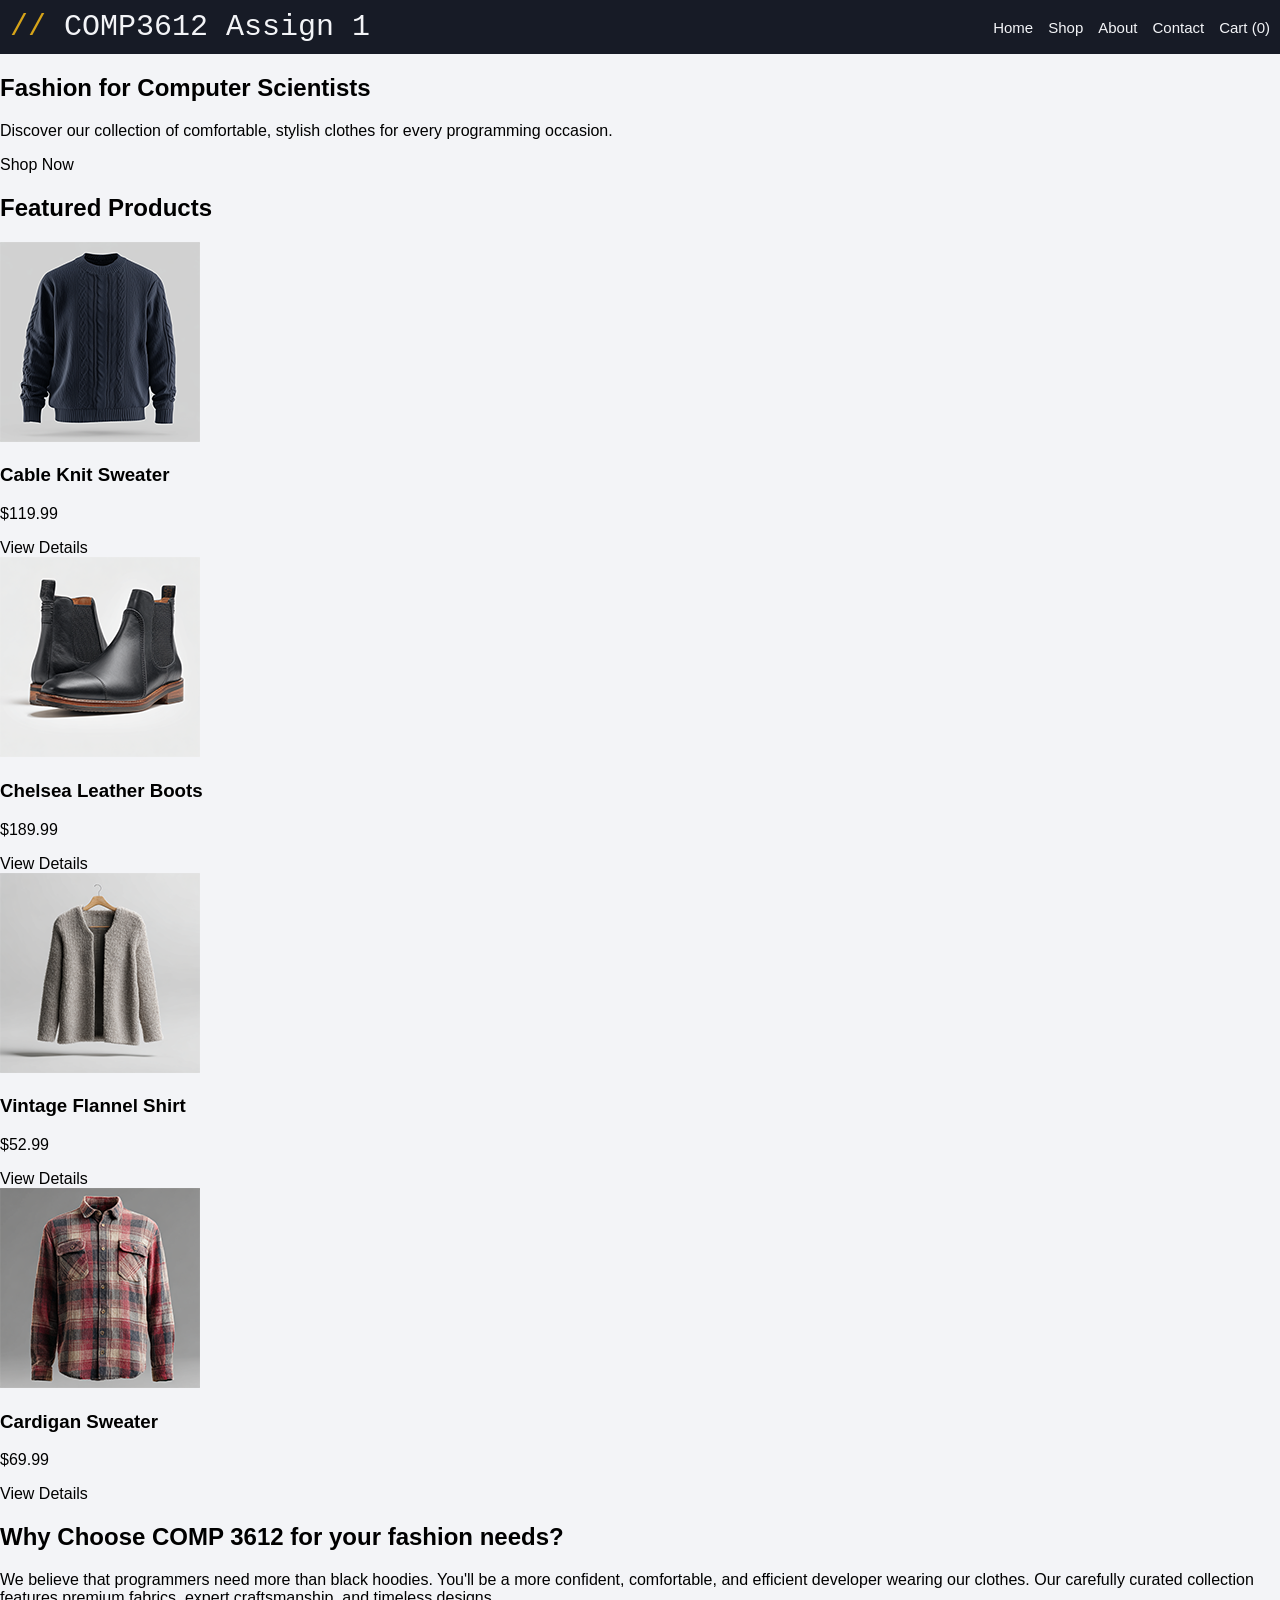
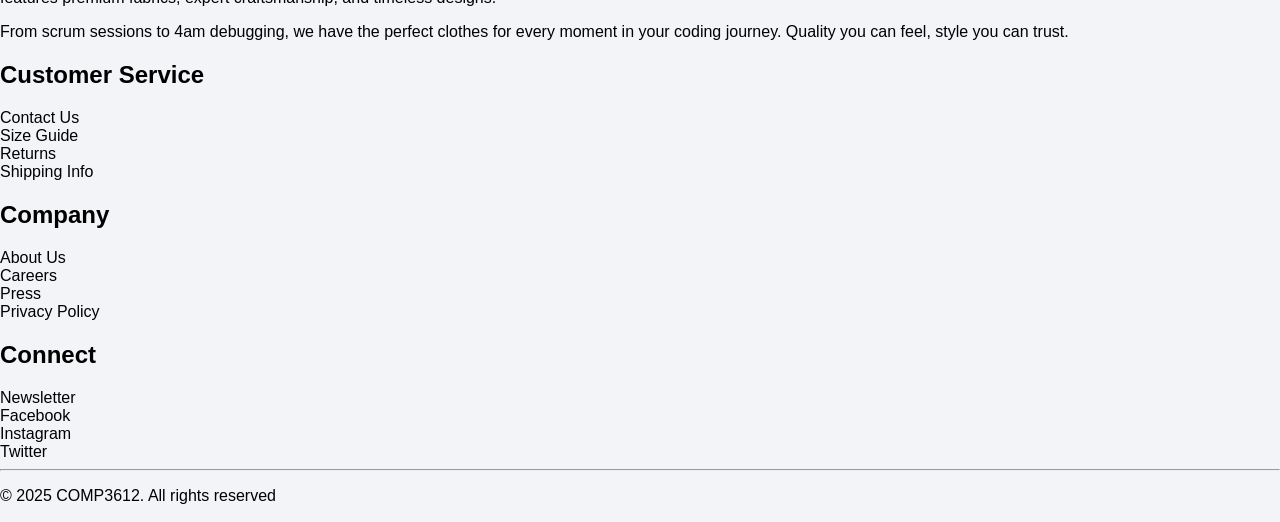
==== index.html @ 51a27efc "Move files to top level" ====
<!DOCTYPE html>
<html lang="en">
<head>
    <title>COMP3612 Assign 1</title>
    <link rel="stylesheet" href="styles.css">
    <meta charset="UTF-8">    
    <meta name="viewport" content="width=device-width, initial-scale=1.0">

</head>
<body>

    <header>   
        <div>
        <a class="logo" href="index.html">
            <span class="logo-slash">//</span> 
            COMP3612 Assign 1</a>
        </a>
        </div>
        <nav>
        <ul>
            <li><a href="index.html">Home</a></li>
            <li><a href="#">Shop</a></li>
            <li><a href="about.html">About</a></li>
            <li><a href="#">Contact</a></li>
            <li><a href="#">Cart (0)</a></li>

        </ul>
        </nav>
    </header>

    <main>
        <section class="hero">
            <h1>Fashion for Computer Scientists</h1>
            <p>Discover our collection of comfortable, stylish clothes for every programming occasion.</p>
            <a href="#" class="btn">Shop Now</a>
        </section>
            <section class="featured-products">
                <h2>Featured Products</h2>
                <div class="cards">
                    <article class="card">
                        <img src="images/003-small-front.png" alt="Cable Knit Sweater">
                        <h3>Cable Knit Sweater</h3>
                        <p class="price">$119.99</p>
                        <a href="product.html" class="btn">View Details</a>
                    </article>
        
                    <article class="card">
                        <img src="images/008-small-front.png" alt="Chelsea Leather Boots">
                        <h3>Chelsea Leather Boots</h3>
                        <p class="price">$189.99</p>
                        <a href="product.html" class="btn">View Details</a>
                    </article>

                    <article class="card">
                        <img src="images/009-small-front.png" alt="Vintage Flannel Shirt">
                        <h3>Vintage Flannel Shirt</h3>
                        <p class="price">$52.99</p>
                        <a href="#" class="btn">View Details</a>
                    </article>

                    <article class="card">
                        <img src="images/011-small-front.png" alt="Cardigan Sweater">
                        <h3>Cardigan Sweater</h3>
                        <p class="price">$69.99</p>
                        <a href="#" class="btn">View Details</a>
                    </article>
        
                </div>
                
            </section>

        <section class="why-choose">
            <h2>Why Choose COMP 3612 for your fashion needs?</h2>
            <p>We believe that programmers need more than black hoodies. You'll be a more confident, comfortable, and efficient developer wearing our clothes. Our carefully curated collection features premium fabrics, expert craftsmanship, and timeless designs.</p>
            <p>From scrum sessions to 4am debugging, we have the perfect clothes for every moment in your coding journey. Quality you can feel, style you can trust.</p>
        </section>

    </main>
    <footer>
        <div class="grid-container">
            <div class="grid-box">
                <h2>Customer Service</h2>
                <ul>
                    <li><a href="#">Contact Us</a></li>
                    <li><a href="#">Size Guide</a></li>
                    <li><a href="#">Returns</a></li>
                    <li><a href="#">Shipping Info</a></li>
                </ul>
            </div>

            <div class="grid-box">
                <h2>Company</h2>
                <ul>
                    <li><a href="#">About Us</a></li>
                    <li><a href="#">Careers</a></li>
                    <li><a href="#">Press</a></li>
                    <li><a href="#">Privacy Policy</a></li>
                </ul>
            </div>

            <div class="grid-box">
                <h2>Connect</h2>
                <ul>
                    <li><a href="#">Newsletter</a></li>
                    <li><a href="#">Facebook</a></li>
                    <li><a href="#">Instagram</a></li>
                    <li><a href="#">Twitter</a></li>
                </ul>
            </div>
            
        </div>
            <hr>
            <p>&copy; 2025 COMP3612. All rights reserved</p>

    </footer>
</body>

</html>
---- styles.css ----
* {
    box-sizing: border-box;
}

a{
    text-decoration: none;
    color: inherit; 
}
body {
    margin: 0;
    font-family: Arial, sans-serif;
    background-color: #f3f4f7;
}

ul {
    list-style-type: none;
    padding: 0;
    margin: 0; 
}

header{

    background-color:#171b26 ;
    color: #f3f4f7;
    display: flex;
    justify-content: space-between ;
    align-items: center;
    padding: 10px;
    
}

header ul{
    display: flex; 
    gap: 15px;
    font-size: 15px;
}
header ul:hover{
    
}

.logo{
    font-size: 30px;
    font-family: monospace;
}
.logo-slash{
    color:#d6a419;
}
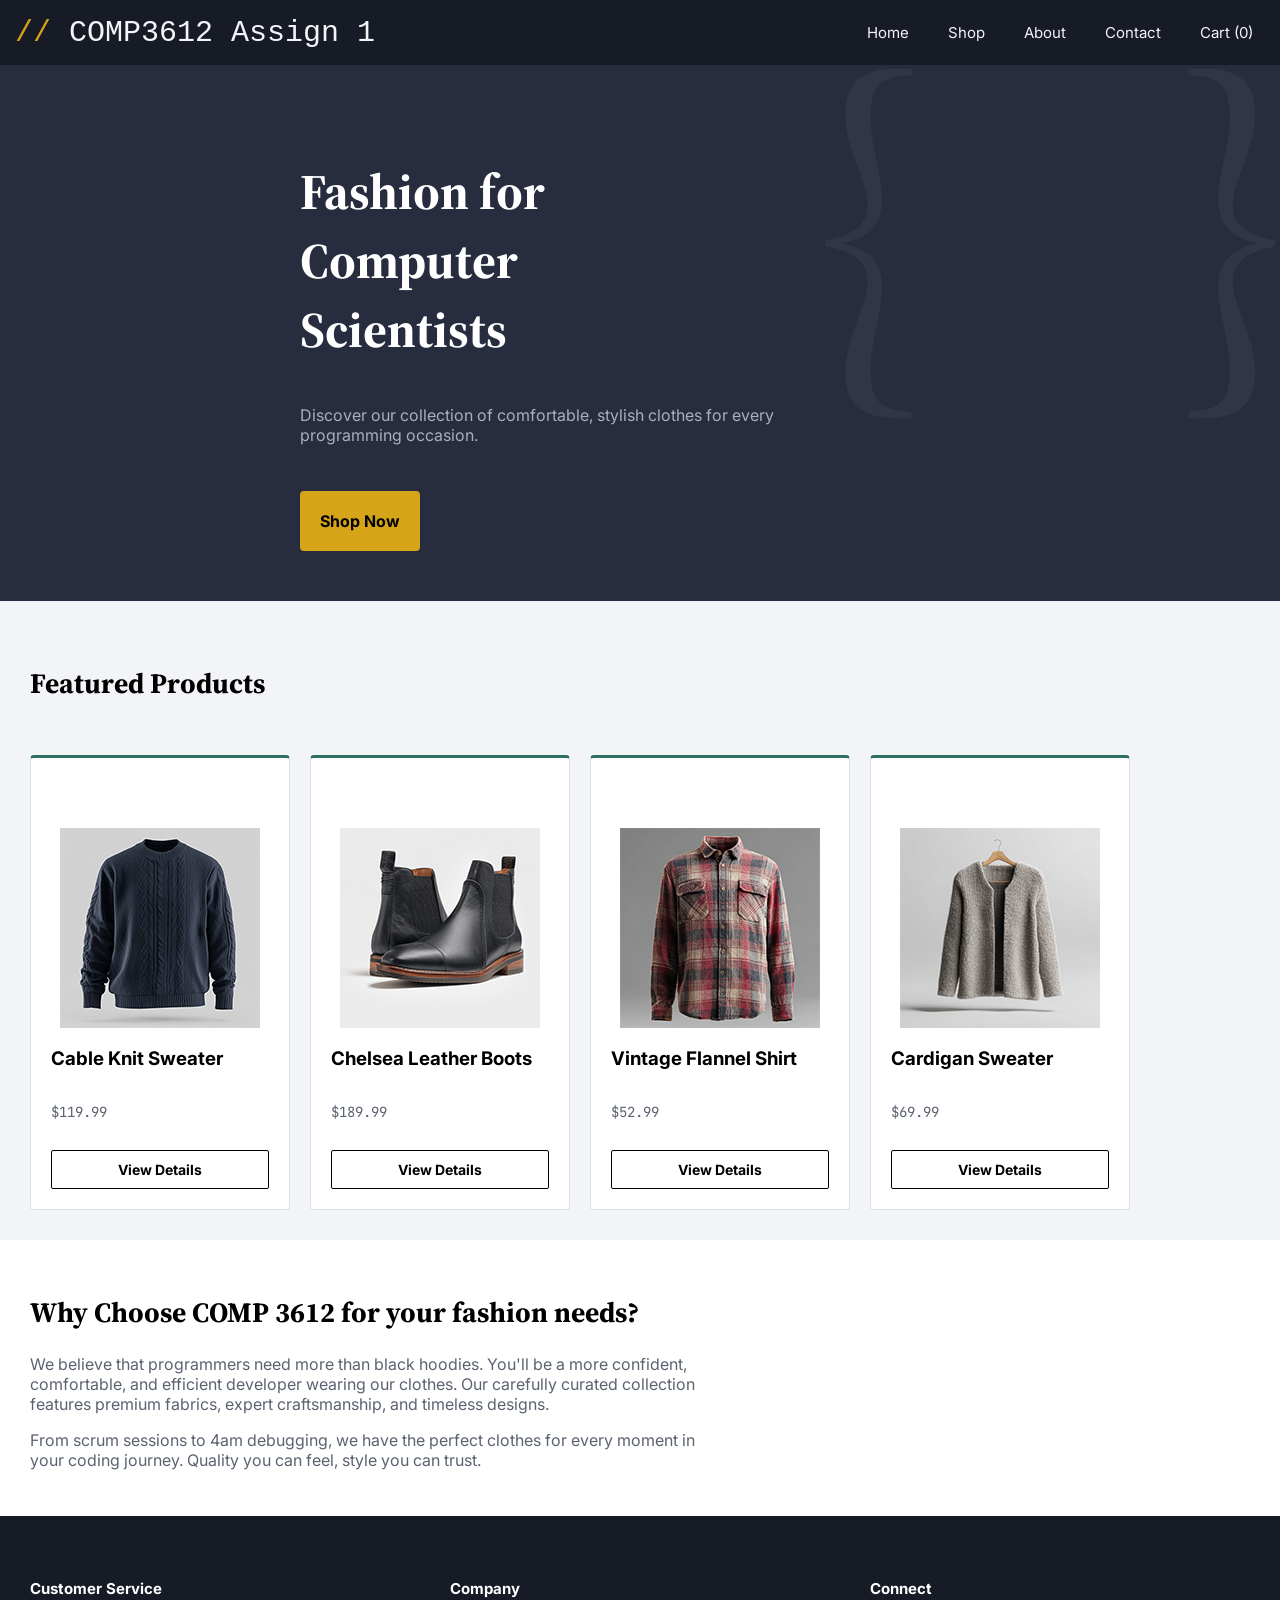
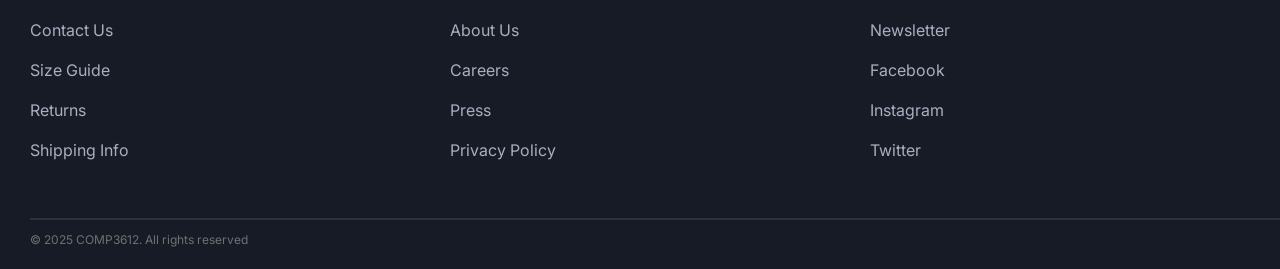
==== commit 2a4ff604: "index page done" ====
--- a/index.html
+++ b/index.html
@@ -1,6 +1,9 @@
 <!DOCTYPE html>
 <html lang="en">
 <head>
+<link rel="preconnect" href="https://fonts.googleapis.com">
+<link rel="preconnect" href="https://fonts.gstatic.com" crossorigin>
+<link href="https://fonts.googleapis.com/css2?family=Inter:wght@400;700&family=JetBrains+Mono&family=Source+Serif+4:wght@400;600&display=swap" rel="stylesheet">
     <title>COMP3612 Assign 1</title>
     <link rel="stylesheet" href="styles.css">
     <meta charset="UTF-8">    
@@ -13,11 +16,11 @@
         <div>
         <a class="logo" href="index.html">
             <span class="logo-slash">//</span> 
-            COMP3612 Assign 1</a>
+            COMP3612 Assign 1
         </a>
         </div>
         <nav>
-        <ul>
+        <ul class="nav-bar">
             <li><a href="index.html">Home</a></li>
             <li><a href="#">Shop</a></li>
             <li><a href="about.html">About</a></li>
@@ -30,10 +33,14 @@
 
     <main>
         <section class="hero">
+            <span class="brace brace-left" >{</span>
+            <span class="brace brace-right">}</span>
             <h1>Fashion for Computer Scientists</h1>
             <p>Discover our collection of comfortable, stylish clothes for every programming occasion.</p>
             <a href="#" class="btn">Shop Now</a>
         </section>
+
+
             <section class="featured-products">
                 <h2>Featured Products</h2>
                 <div class="cards">
@@ -46,20 +53,21 @@
         
                     <article class="card">
                         <img src="images/008-small-front.png" alt="Chelsea Leather Boots">
-                        <h3>Chelsea Leather Boots</h3>
-                        <p class="price">$189.99</p>
-                        <a href="product.html" class="btn">View Details</a>
+                            <h3>Chelsea Leather Boots</h3>
+                            <p class="price">$189.99</p>
+                            <a href="product.html" class="btn">View Details</a>
+
                     </article>
 
                     <article class="card">
-                        <img src="images/009-small-front.png" alt="Vintage Flannel Shirt">
+                        <img src="images/011-small-front.png" alt="Vintage Flannel Shirt">
                         <h3>Vintage Flannel Shirt</h3>
                         <p class="price">$52.99</p>
                         <a href="#" class="btn">View Details</a>
                     </article>
 
                     <article class="card">
-                        <img src="images/011-small-front.png" alt="Cardigan Sweater">
+                        <img src="images/009-small-front.png" alt="Cardigan Sweater">
                         <h3>Cardigan Sweater</h3>
                         <p class="price">$69.99</p>
                         <a href="#" class="btn">View Details</a>
--- a/styles.css
+++ b/styles.css
@@ -1,3 +1,6 @@
+
+/*Google fonts for some fonts**/
+
 * {
     box-sizing: border-box;
 }
@@ -8,8 +11,7 @@
 }
 body {
     margin: 0;
-    font-family: Arial, sans-serif;
-    background-color: #f3f4f7;
+    font-family: "Inter", Arial, sans-serif;
 }
 
 ul {
@@ -17,6 +19,7 @@
     padding: 0;
     margin: 0; 
 }
+/*--------header----------------*/
 
 header{
 
@@ -25,7 +28,7 @@
     display: flex;
     justify-content: space-between ;
     align-items: center;
-    padding: 10px;
+    padding: 15px;
     
 }
 
@@ -34,14 +37,225 @@
     gap: 15px;
     font-size: 15px;
 }
-header ul:hover{
-    
-}
-
+header ul a {
+    display: inline-block;
+    padding: 8px 12px;
+    border-radius: 4px;
+}
+
+header ul a:hover {
+    color: #d6a419;
+    background-color: #34495e;
+
+}
+
+header ul a.current {
+    background-color: #34495e;
+}
 .logo{
     font-size: 30px;
     font-family: monospace;
 }
 .logo-slash{
     color:#d6a419;
+}
+
+/*--------header----------------*/
+
+/*--------hero--------------*/
+
+.hero{
+        position: relative; /*need these two or the braces will block the home card button*/
+    overflow: hidden;
+    background-color:#272d3f ;
+    padding:50px;
+    padding-left: 300px;
+
+}
+
+.hero .brace {
+    font-family: "Source Serif 4", Georgia, serif;
+    position: absolute;
+    top: -50px;
+    font-size: 400px;
+    line-height: 1;
+    color: #303647;
+}
+
+.brace-left {
+    right: 350px;
+}
+
+.brace-right {
+    right: -20px;
+}
+
+
+.hero h1 {
+    color: white;
+    font-family: "Source Serif 4", Georgia;
+    font-size: 50px;
+    max-width: 400px;
+}
+
+
+.hero p {
+    color: #a9aec0;
+    max-width: 500px;
+}
+.hero .btn{
+    background-color: #d6a419;
+    color:black;
+    padding: 20px;
+    margin-top:30px;
+    border-radius: 4px;
+    display: inline-block; /*needed addition resources for this, padding was not working */
+    font-weight:bold;
+}
+/*--------------hero----------*/
+
+
+
+.featured-products {
+    background-color: #f3f4f7;
+    padding: 30px;
+}
+.featured-products h2{
+    font-family: "Source Serif 4", Georgia;
+    font-size: 28px;
+    font-weight:bold;
+    padding-bottom: 30px;
+    padding-top: 10px;
+
+}
+.cards {
+    display: grid;
+    grid-template-columns: 1fr 1fr 1fr 1fr;  /*https://www.w3schools.com/cssref/pr_grid-template-columns.php*/
+    gap: 20px;
+    max-width: 1100px;
+}
+
+
+/*cards*/
+
+.card {
+    background-color: #ffffff;
+
+    border: 1px solid #dcdfe6;
+    padding: 20px;
+    border-top: 3px solid #2f6f63;
+    border-radius: 4px;
+    min-height: 400px;
+    display: flex;
+    flex-direction: column; /* https://developer.mozilla.org/en-US/docs/Web/CSS/Reference/Properties/flex-direction*/
+}                           /*needed to make the cards longer*/
+
+.card:hover{
+    border: 1px solid black;
+    border-top: 3px solid #d6a419;
+
+}
+.card img {
+    background-color:#f3f4f7;
+    display: block;
+    max-width: 100%;
+    margin: 0 auto;
+    margin-top: 50px;
+}
+
+
+.card .price {
+    font-family: "JetBrains Mono", monospace;
+    font-size: 14px;
+    color: #5b6270;
+    
+}
+
+.card .btn{
+    color:black;
+    padding: 10px;
+    border: 1px solid black;
+    display: block;
+    text-align: center;
+    font-weight: bold;
+    font-size: 14px;
+    background-color: #ffffff;
+    border-radius: 2px;
+    padding: 10px;
+    margin-top: 15px;
+
+}
+
+.card .btn:hover{
+    background-color: black;
+    color:white;
+}
+
+/*cards*/
+
+/*why choose*/
+.why-choose{
+    background-color: white;
+    padding: 30px;
+
+}
+
+.why-choose h2{
+    font-family: "Source Serif 4", Georgia, serif;
+    font-size: 28px;
+    color: black;
+}
+
+.why-choose p{
+    color: #5b6270;
+    max-width: 700px;
+    
+}
+
+/*footer*/
+
+
+footer{
+
+    background-color: #171b26;
+    padding-left:30px;
+    padding-top: 50px;
+    padding-bottom: 10px;
+
+}
+
+footer .grid-container{
+    display: grid;
+    grid-template-columns:  1fr 1fr 1fr;
+    gap: 10px;
+
+}
+
+footer .grid-box{
+    padding-bottom: 30px;
+}
+
+footer h2{
+    color: white;
+    font-family: "Inter", Arial, sans-serif;
+    font-weight:bold;
+    font-size:15px;
+    padding-bottom: 10px;
+
+}
+footer ul{
+    color: #a9aec0;
+}
+
+footer .grid-box li{
+    padding-bottom: 20px;
+}
+
+footer hr{
+    border: 1px solid #2a3040;
+}
+
+footer p{
+    color:rgb(112, 112, 112);
+    font-size:12px;
 }
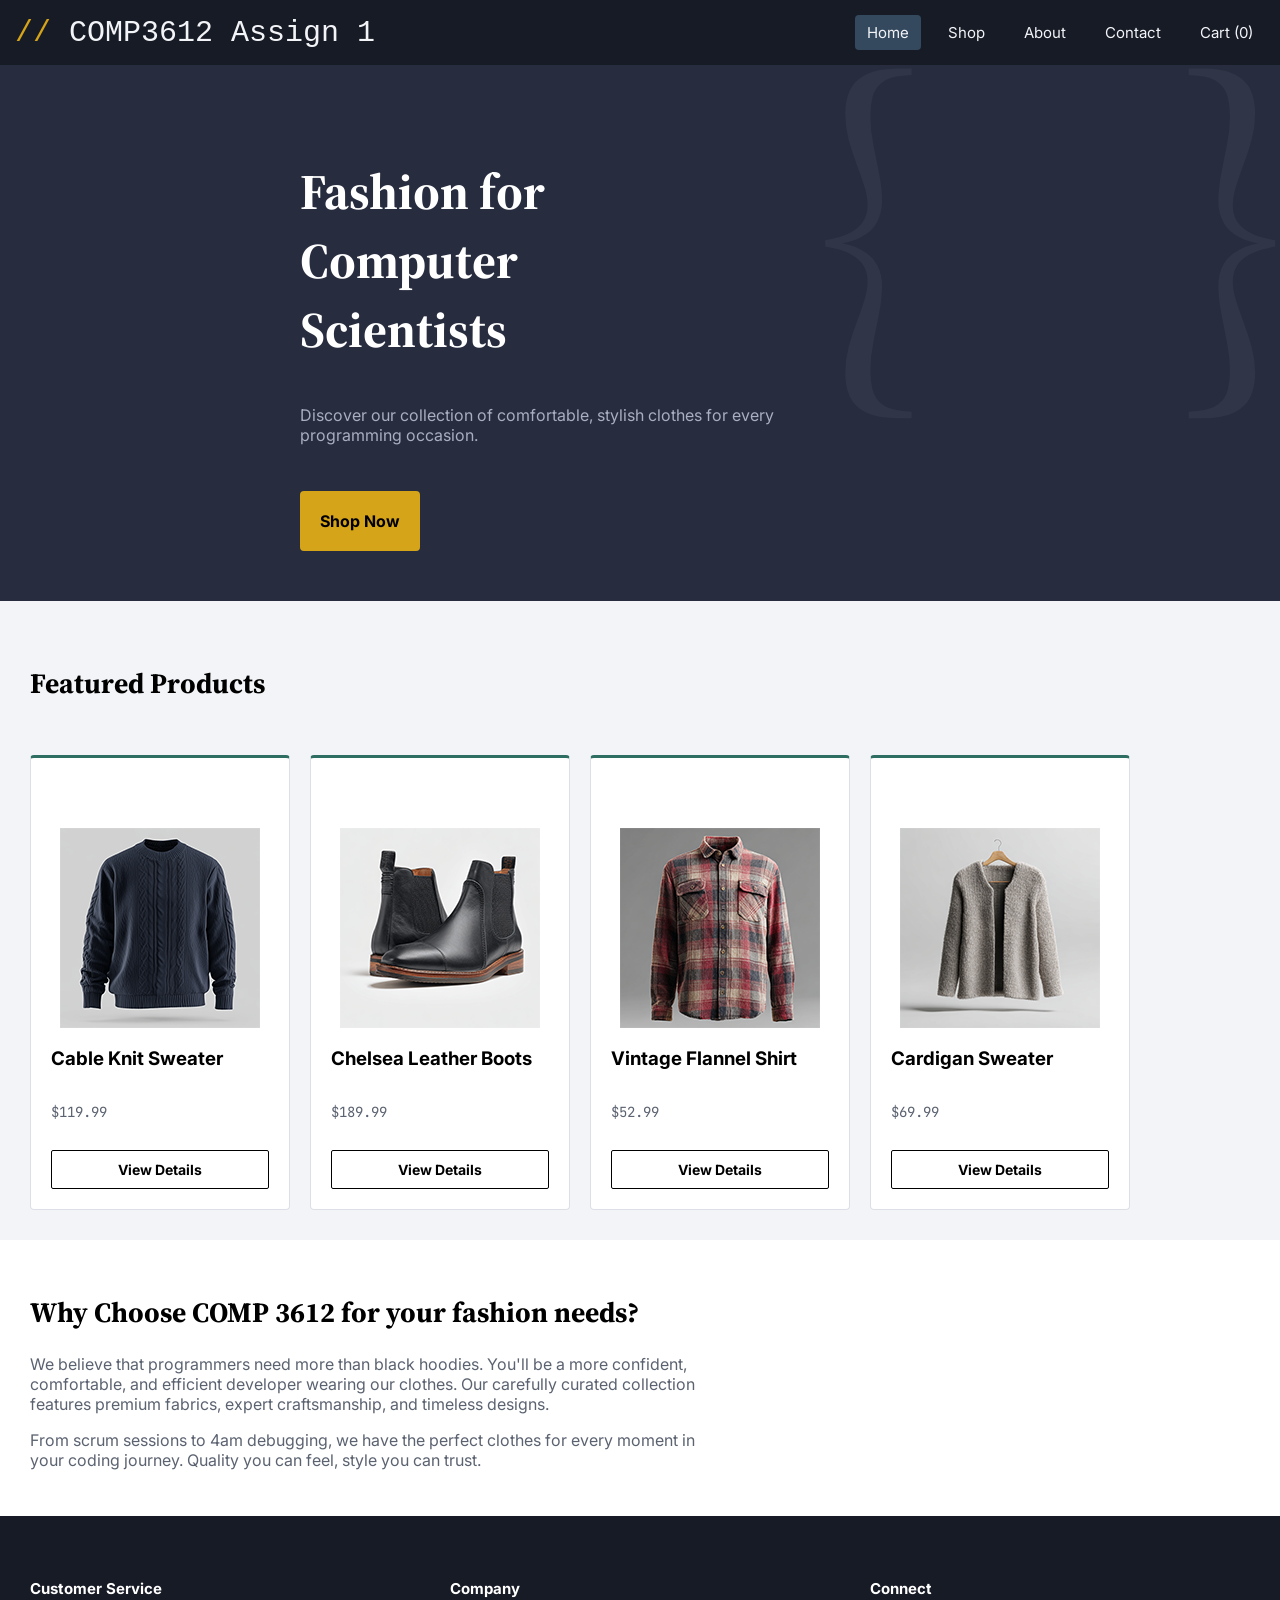
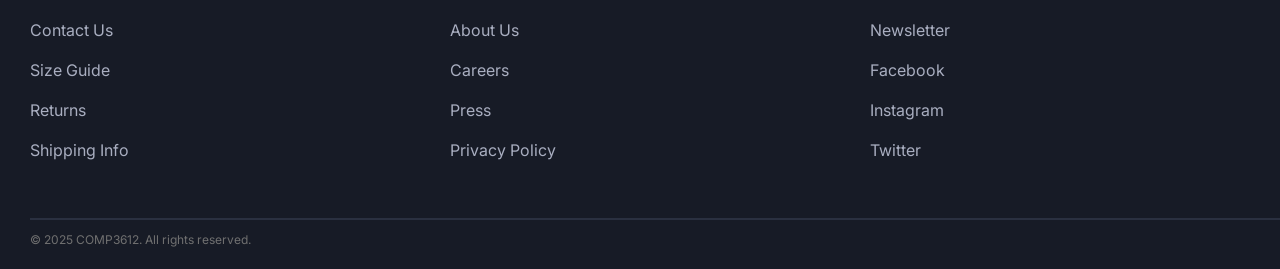
==== commit a6f86c50: "mostly done about page" ====
--- a/index.html
+++ b/index.html
@@ -21,9 +21,9 @@
         </div>
         <nav>
         <ul class="nav-bar">
-            <li><a href="index.html">Home</a></li>
+            <li><a href="index.html" class="current" aria-current="page">Home</a></li> <!--spend some time getting the aria current page to work to highlight where you are https://developer.mozilla.org/en-US/docs/Web/Accessibility/ARIA/Reference/Attributes/aria-current -->
             <li><a href="#">Shop</a></li>
-            <li><a href="about.html">About</a></li>
+            <li><a href="about.html" aria-current="page">About</a></li>
             <li><a href="#">Contact</a></li>
             <li><a href="#">Cart (0)</a></li>
 
@@ -118,7 +118,7 @@
             
         </div>
             <hr>
-            <p>&copy; 2025 COMP3612. All rights reserved</p>
+            <p>&copy; 2025 COMP3612. All rights reserved.</p>
 
     </footer>
 </body>
--- a/styles.css
+++ b/styles.css
@@ -258,4 +258,234 @@
 footer p{
     color:rgb(112, 112, 112);
     font-size:12px;
+}
+
+
+
+
+
+
+/*--------about page--------*/
+
+.banner {
+    background-color: #272d3f;
+    padding-left:300px;
+    padding-top:50px;
+    padding-bottom:50px;
+
+}
+.banner h1 {
+    color: white;
+    font-family: Georgia, serif;
+    font-size: 36px;
+    margin-bottom:10px;
+    font-weight: 500;
+}
+.banner p {
+    color: #a9aec0;
+    font-size:15px;
+}
+
+/*story*/
+.our-story {
+    background-color: #f3f4f7;
+    padding-top: 40px;
+    padding-right: 30px;
+    padding-bottom: 40px;
+    padding-left: 100px;
+    display: grid;
+    grid-template-columns: 1fr 1fr;
+    gap: 30px;
+    align-items: center;
+}
+.our-story h2 {
+    font-family: "Source Serif 4", Georgia, serif;
+    font-size: 24px;
+}
+.our-story p {
+    color: #5b6270;
+    font-family: "Inter", Arial, sans-serif;
+}
+
+
+
+
+
+/*values*/
+.values {
+    background-color: #ffffff;
+    padding-top: 40px;
+    padding-right: 30px;
+    padding-bottom: 40px;
+    padding-left: 100px;
+
+}
+.values h2 {
+    font-family: "Source Serif 4", Georgia, serif;
+    font-size: 24px;
+    text-align: center;
+    margin-bottom: 50px;
+
+}
+.values-grid {
+    display: grid;
+    grid-template-columns: 1fr 1fr 1fr;
+    gap: 30px;
+
+}
+.our-value {
+    background-color: #f3f4f7;
+    border: 1px solid #dcdfe6;
+    border-radius: 4px;
+    padding: 20px;
+}
+.our-value h3 {
+    font-family: "Source Serif 4", Georgia, serif;
+    font-size: 16px;
+}
+.our-value p {
+    color: #5b6270;
+    font-size: 14px;
+}
+.value-icon {
+    display: flex;
+    justify-content: center;
+    align-items: center;
+    width: 28px;
+    height: 28px;
+    background-color: black;
+    font-family: "JetBrains Mono", monospace;
+    font-size: 13px;
+    font-weight: bold;
+}
+.q .value-icon {
+    color: #d6a419; 
+}
+.s .value-icon {
+    color: #2f6f63; 
+    }
+.i .value-icon { 
+    color: #ffffff; 
+}
+
+
+
+
+
+/*team*/
+.our-team {
+    background-color: #f3f4f7;
+    padding-left:100px;
+    padding-top: 30px;
+}
+.our-team h2 {
+    font-family: "Source Serif 4", Georgia, serif;
+    font-size: 24px;
+}
+.our-team p {
+    color: #5b6270;
+    max-width: 500px;
+    padding-bottom: 30px;
+}
+.team-grid {
+    display: grid;
+    grid-template-columns: 1fr 1fr 1fr;
+    gap: 20px;
+}
+.team-member img {
+    display: block;
+    max-width: 360px;
+    aspect-ratio: 1; /*https://www.w3schools.com/css/css3_object-fit.asp*/
+    object-fit: cover;
+    border: 1px solid #dcdfe6;
+}
+.team-member h3 {
+    font-family: "Source Serif 4", Georgia, serif;
+    font-size: 15px;
+}
+.team-member .role {
+    font-family: "JetBrains Mono", monospace;
+    font-size: 12px;
+    color: #d6a419;
+    font-weight: 1000;
+
+}
+.team-member p {
+    color: #5b6270;
+    font-size: 13px;
+}
+
+
+/*journey----------------------------------------------------------------------------*/
+.our-journey {
+    background-color: #ffffff;
+    padding-top: 50px;
+}
+.our-journey h2 {
+    font-family: "Source Serif 4", Georgia, serif;
+    font-size: 24px;
+    text-align: center;
+}
+.our-journey ol {
+    list-style: none;
+    max-width: 400px;
+    margin: 0 auto;
+    padding-left: 20px;
+    border-left: 2px solid #dcdfe6;
+}
+.our-journey li {
+    position: relative;
+    margin-bottom: 25px;
+}
+.our-journey li::before {
+    content: "";
+    position: absolute;
+    left: -27px;
+    top: 4px;
+    width: 10px;
+    height: 10px;
+    border-radius: 50%;
+    background-color: #d6a419;
+}
+.our-journey p {
+    font-size: 13px;
+    margin: 0;
+}
+.our-journey .period {
+    font-family: "JetBrains Mono", monospace;
+    font-size: 11px;
+    color: #2f6f63;
+}
+
+/*contact*/
+.contact {
+    background-color: #f3f4f7;
+    padding: 40px 30px;
+}
+.contact h2 {
+    font-family: "Source Serif 4", Georgia, serif;
+    font-size: 24px;
+    margin: 0 0 20px;
+}
+.contact-boxes {
+    display: flex;
+    gap: 20px;
+}
+.contact-box {
+    background-color: #ffffff;
+    border: 1px solid #dcdfe6;
+    border-radius: 4px;
+    padding: 20px;
+}
+.contact-box h3 {
+    font-size: 14px;
+    margin: 0 0 10px;
+}
+.contact-box address {
+    font-style: normal;
+    color: #5b6270;
+    font-size: 13px;
+}
+.contact-box p {
+    margin: 0;
 }
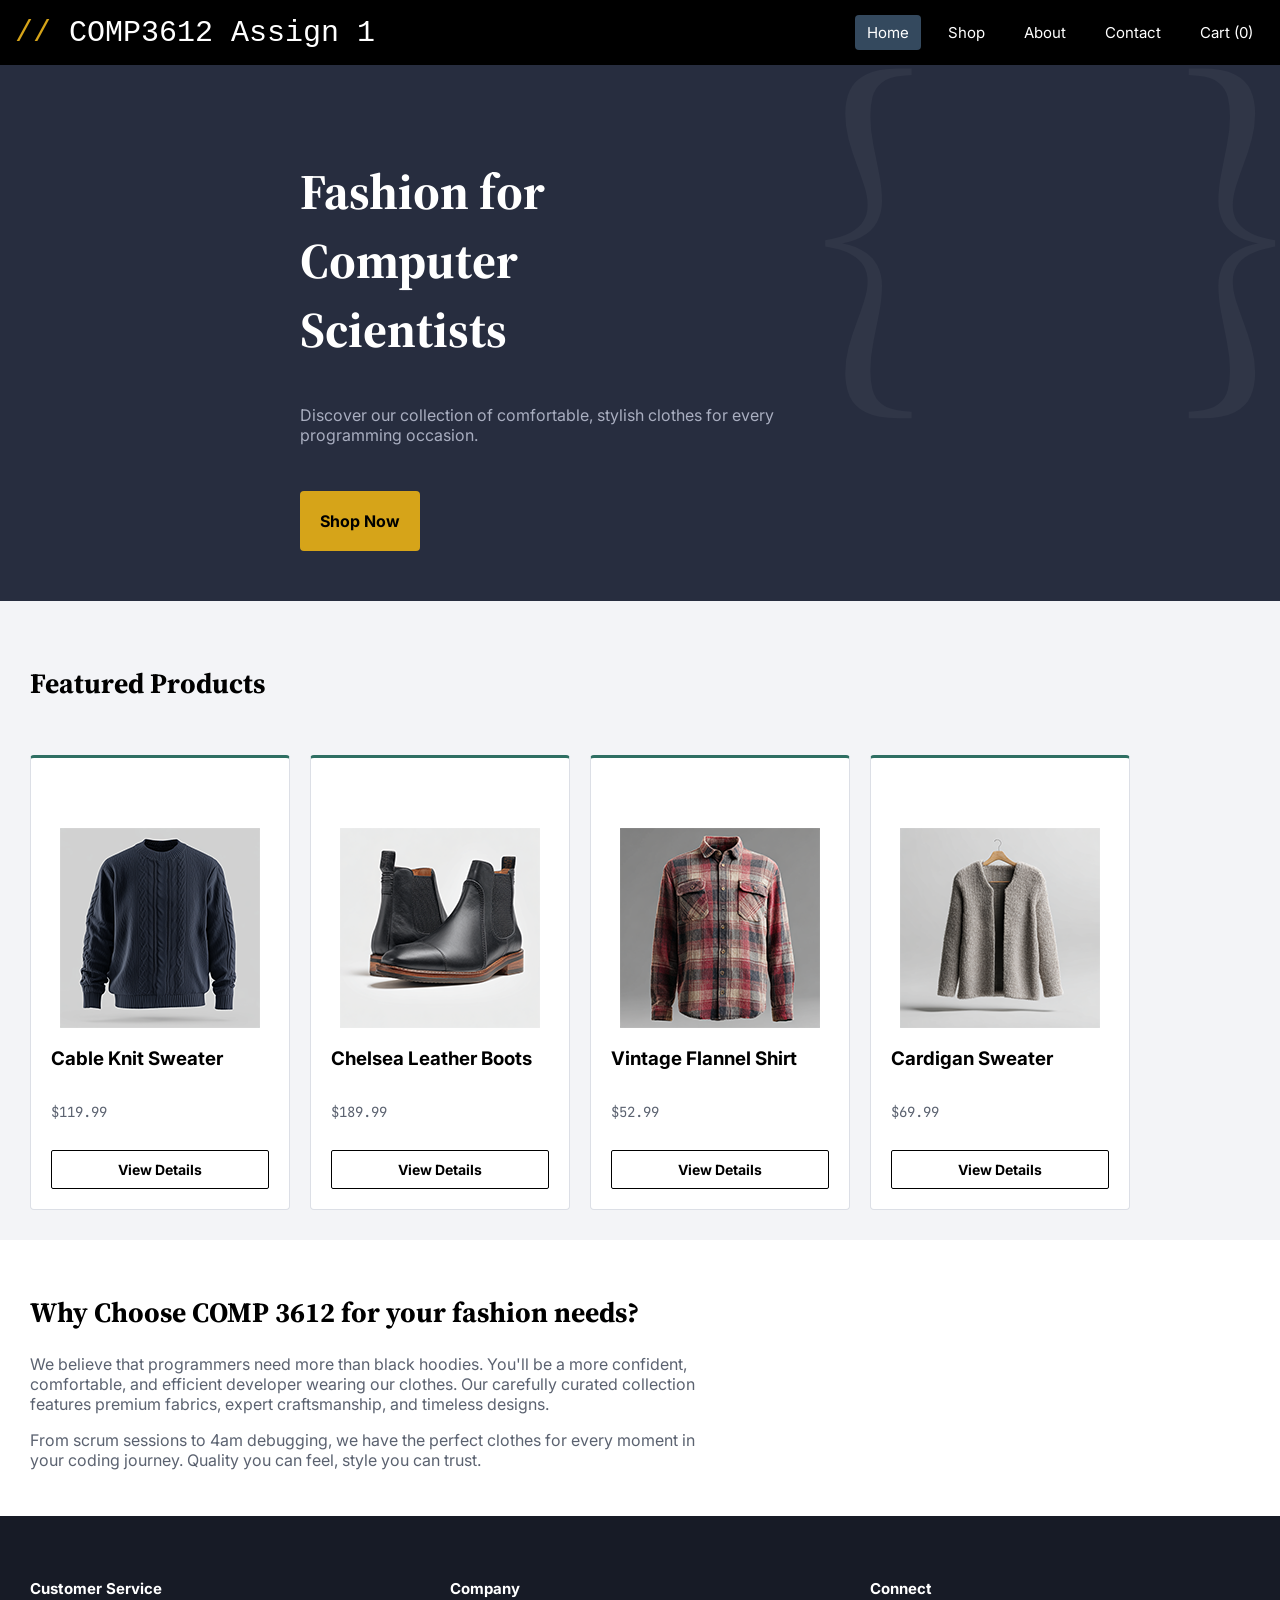
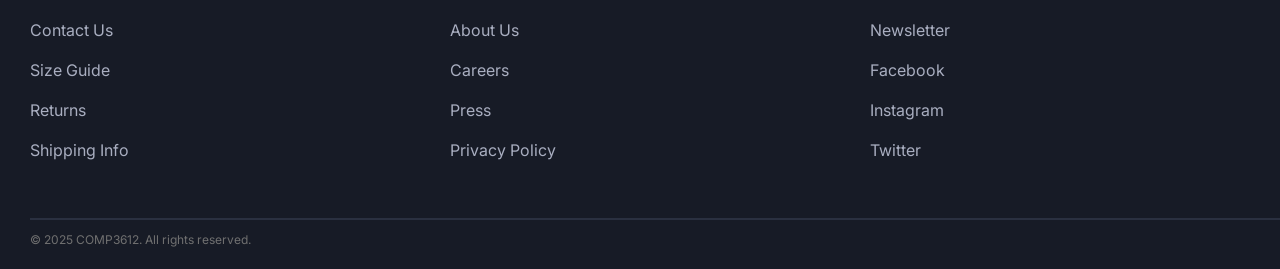
==== commit 83eb99b9: "final loc" ====
--- a/index.html
+++ b/index.html
@@ -11,7 +11,7 @@
 
 </head>
 <body>
-
+                    <!-- used https://validator.w3.org/ for validating my html******-->
     <header>   
         <div>
         <a class="logo" href="index.html">
@@ -55,7 +55,7 @@
                         <img src="images/008-small-front.png" alt="Chelsea Leather Boots">
                             <h3>Chelsea Leather Boots</h3>
                             <p class="price">$189.99</p>
-                            <a href="product.html" class="btn">View Details</a>
+                            <a href="#" class="btn">View Details</a>
 
                     </article>
 
--- a/styles.css
+++ b/styles.css
@@ -1,5 +1,11 @@
 
-/*Google fonts for some fonts**/
+/*Google fonts for some fonts
+https://fonts.google.com
+
+
+
+Used this website to check my css!!! https://jigsaw.w3.org/css-validator/
+**/
 
 * {
     box-sizing: border-box;
@@ -23,8 +29,8 @@
 
 header{
 
-    background-color:#171b26 ;
-    color: #f3f4f7;
+    background-color:black ;
+    color: white;
     display: flex;
     justify-content: space-between ;
     align-items: center;
@@ -109,7 +115,8 @@
     padding: 20px;
     margin-top:30px;
     border-radius: 4px;
-    display: inline-block; /*needed addition resources for this, padding was not working */
+    display: inline-block; /*needed addition resources for this, padding was not working 
+                            https://www.w3schools.com/css/css_inline-block.asp*/
     font-weight:bold;
 }
 /*--------------hero----------*/
@@ -128,15 +135,15 @@
     padding-top: 10px;
 
 }
+/*cards*/
+
 .cards {
     display: grid;
     grid-template-columns: 1fr 1fr 1fr 1fr;  /*https://www.w3schools.com/cssref/pr_grid-template-columns.php*/
-    gap: 20px;
+    gap: 20px; 
     max-width: 1100px;
-}
-
-
-/*cards*/
+    
+}
 
 .card {
     background-color: #ffffff;
@@ -173,7 +180,6 @@
 
 .card .btn{
     color:black;
-    padding: 10px;
     border: 1px solid black;
     display: block;
     text-align: center;
@@ -267,6 +273,10 @@
 
 /*--------about page--------*/
 
+.header-about {
+    padding-left: 100px;
+    padding-right: 100px;
+}
 .banner {
     background-color: #272d3f;
     padding-left:300px;
@@ -290,9 +300,10 @@
 .our-story {
     background-color: #f3f4f7;
     padding-top: 40px;
-    padding-right: 30px;
     padding-bottom: 40px;
     padding-left: 100px;
+    padding-right: 100px;
+
     display: grid;
     grid-template-columns: 1fr 1fr;
     gap: 30px;
@@ -305,6 +316,8 @@
 .our-story p {
     color: #5b6270;
     font-family: "Inter", Arial, sans-serif;
+    max-width: 500px;
+
 }
 
 
@@ -315,9 +328,10 @@
 .values {
     background-color: #ffffff;
     padding-top: 40px;
-    padding-right: 30px;
     padding-bottom: 40px;
     padding-left: 100px;
+    padding-right: 100px;
+
 
 }
 .values h2 {
@@ -376,13 +390,17 @@
 .our-team {
     background-color: #f3f4f7;
     padding-left:100px;
+        padding-right: 100px;
+
     padding-top: 30px;
+    padding-bottom: 30px;
+
 }
 .our-team h2 {
     font-family: "Source Serif 4", Georgia, serif;
     font-size: 24px;
 }
-.our-team p {
+.our-team > p { /*direct child only*/
     color: #5b6270;
     max-width: 500px;
     padding-bottom: 30px;
@@ -394,7 +412,7 @@
 }
 .team-member img {
     display: block;
-    max-width: 360px;
+    max-width: 340px;
     aspect-ratio: 1; /*https://www.w3schools.com/css/css3_object-fit.asp*/
     object-fit: cover;
     border: 1px solid #dcdfe6;
@@ -413,59 +431,85 @@
 .team-member p {
     color: #5b6270;
     font-size: 13px;
-}
-
-
-/*journey----------------------------------------------------------------------------*/
+    max-width: 360px;
+}
+
+
+/*journey*/
 .our-journey {
     background-color: #ffffff;
     padding-top: 50px;
+    padding-bottom:30px;
 }
 .our-journey h2 {
     font-family: "Source Serif 4", Georgia, serif;
     font-size: 24px;
     text-align: center;
 }
+/* Timeline based from W3Schools "How To Create a Timeline"
+   https://www.w3schools.com/howto/howto_css_timeline.asp 
+    Id lots of difficulties with the verticle timeline. This
+    website helped a lot
+   */
+
 .our-journey ol {
     list-style: none;
+    position: relative;
     max-width: 400px;
     margin: 0 auto;
-    padding-left: 20px;
-    border-left: 2px solid #dcdfe6;
-}
+    padding: 0 0 0 30px;
+}
+
+.our-journey ol::after {
+    content: "";
+    position: absolute;
+    top: 0;
+    bottom: 0;
+    left: 0;
+    width: 2px;
+    background-color: #dcdfe6;
+}
+
 .our-journey li {
     position: relative;
     margin-bottom: 25px;
 }
-.our-journey li::before {
+
+.our-journey li::after {
     content: "";
     position: absolute;
-    left: -27px;
+    left: -34px;
     top: 4px;
     width: 10px;
     height: 10px;
     border-radius: 50%;
     background-color: #d6a419;
-}
+    z-index: 1;
+}
+
 .our-journey p {
     font-size: 13px;
     margin: 0;
 }
+
 .our-journey .period {
     font-family: "JetBrains Mono", monospace;
     font-size: 11px;
     color: #2f6f63;
+    margin-bottom: 3px;
 }
 
 /*contact*/
 .contact {
     background-color: #f3f4f7;
-    padding: 40px 30px;
+    padding-top:30px;
+    padding-bottom:40px;
+    padding-left:100px;
+
 }
 .contact h2 {
     font-family: "Source Serif 4", Georgia, serif;
     font-size: 24px;
-    margin: 0 0 20px;
 }
 .contact-boxes {
     display: flex;
@@ -476,16 +520,279 @@
     border: 1px solid #dcdfe6;
     border-radius: 4px;
     padding: 20px;
+    min-width:300px;
+
 }
 .contact-box h3 {
     font-size: 14px;
-    margin: 0 0 10px;
+    margin-top:0px;
 }
 .contact-box address {
     font-style: normal;
     color: #5b6270;
     font-size: 13px;
 }
-.contact-box p {
+
+.footer-about {
+    padding-left: 100px;
+    padding-right: 100px;
+}
+
+
+
+
+/*--------product page--------*/
+.header-product {
+    padding-left: 100px;
+    padding-right: 100px;
+}
+
+
+.menu{
+    font-family: "JetBrains Mono", monospace;
+    font-size: 13px;
+    color: #5b6270;
+    padding-left:100px;
+}
+
+.product-top {
+    background-color: #f3f4f7;
+    display: grid;
+    grid-template-columns: 1fr 1fr;
+    gap: 40px;
+    padding: 40px 100px;
+}
+
+/*photos*/
+.knit-sweater-photos > img { /*only the big photo*/
+    display: block;
+    border-radius: 4px;
+    max-width: 600px;
+}
+
+.knit-sweater-photos {
+    width: 600px;
+}
+.knit-sweater-photos img {
+    width: 100%;
+}
+.small-photos {
+    display: grid;
+    grid-template-columns: 1fr 1fr 1fr;
+    gap: 10px;
+    margin-top: 10px;
+}
+.small-photos img {
+    width: 100%;
+    border-radius: 4px;
+    max-width: 200px;
+
+}
+
+/*info column*/
+.product-text h1 {
+    font-family: "Source Serif 4", Georgia, serif;
+    font-size: 28px;
+    color: black;
+}
+.product-text .rating {
+    color: #d6a419;
+    font-size: 12px;
+}
+.product-text .price {
+    font-family: "JetBrains Mono", monospace;
+    font-size: 24px;
+    color: black;
+}
+.product-text p {
+    color: #5b6270;
+    font-size: 14px;
+    line-height: 1.6;
+}
+
+/*form*/
+.product-info fieldset {
+    border: none;
+    padding: 0;
+    margin-bottom: 20px;
+}
+
+.product-info legend {
+    font-weight: bold;
+    padding-bottom: 8px;
+}
+
+.product-info input[type="number"] {
+    width: 90px;
+    padding: 8px;
+}
+
+.sizes input {
+    display: none;
+}
+.sizes label {
+    display: inline-block;
+    padding: 8px 12px;
+    margin-right: 6px;
+    border: 1px solid #dcdfe6;
+    border:
+    border-radius: 4px;
+    background-color: white;
+    font-family: "JetBrains Mono", monospace;
+    font-size: 12px;
+    cursor: pointer;
+}
+.sizes input:checked + label { /*https://developer.mozilla.org/en-US/docs/Web/CSS/Reference/Selectors/Next-sibling_combinator*/
+    background-color: #171b26;
+    color: white;
+}
+
+/*color circles:
+    quite challenging. Needed external help for this.
+    Claude AI helped with the hidden radio and styled label technique.
+    this block was generated from my prompt:
+   "plz help styling hidden radio buttons and their labels as size buttons and color circles.", then I fit this into this asg
+    Further more used this reference for additional help.
+    https://developer.mozilla.org/en-US/docs/Web/CSS/Reference/Selectors/:checked
+    
+*/
+
+.colors input {
+    display: none; 
+}
+
+.colors label {
+    display: inline-block;
+    width: 28px;
+    height: 28px;
+    border-radius: 50%;
+    border: 2px solid transparent;
+    font-size: 0;
+    cursor: pointer;
+}
+
+.colors input:checked + label {
+    border-color: #d6a419; 
+}
+
+[for="color-cream"] { 
+    background-color: #e8e3d6; 
+}
+[for="color-charcoal"] { 
+    background-color: #3b3f4a; 
+}
+[for="color-navy"] { 
+    background-color: #1d2a4d; 
+}
+[for="color-burgundy"] { 
+    background-color: #c2631f; 
+}
+
+.product-info button {
+    padding: 12px 20px;
+    border: 1px solid black;
+    background-color: #ffffff;
+    color: #171b26;
+    cursor: pointer;
+}
+
+.product-info button[type="submit"] {
+    background-color: #d6a419;
+    border-color: #d6a419;
+}
+
+/*tabs*/
+.flex-description {
+    display: flex;
+    gap: 25px;
+    padding: 15px 100px;
+    background-color: #f3f4f7;
+    border-top: 1px solid #dcdfe6;
+    border-bottom: 1px solid #dcdfe6;
+    font-size: 14px;
+    color: #5b6270;
+}
+.flex-description a:first-child { /*make the description underlined*/
+    color: #171b26;
+    border-bottom: 2px solid #d6a419;
+    padding-bottom: 6px;
+}
+
+/*details*/
+.product-details {
+    background-color: white;
+    padding-top: 20px;
+    padding-right: 100px;
+    padding-bottom: 30px;
+    padding-left: 100px;
+}
+.product-details h2 {
+    font-family: "Source Serif 4", Georgia, serif;
+    font-size: 20px;
+    color: black;
+}
+.product-details p {
+    color: #5b6270;
+    font-size: 14px;
+    max-width: 500px;
+}
+.grid-features {
+    max-width: 450px;
+}
+.grid-features .grid-box {
+    display: grid;
+    grid-template-columns: 1fr 2fr;
+    padding: 10px 0;
+    border-bottom: 1px solid #dcdfe6;
+    font-family: "JetBrains Mono", monospace;
+    font-size: 12px;
+}
+.grid-features p {
     margin: 0;
+    max-width: none;
+    font-size: 12px;
+}
+
+/*reviews*/
+.reviews {
+    background-color: #f3f4f7;
+    padding-top: 20px;
+    padding-right: 100px;
+    padding-bottom: 40px;
+    padding-left: 100px;
+    border-top: 1px solid #dcdfe6;
+}
+.reviews h2 {
+    font-family: "Source Serif 4", Georgia, serif;
+    font-size: 20px;
+    color: #171b26;
+}
+.review {
+    padding: 15px 0;
+    border-bottom: 1px solid #dcdfe6;
+}
+.review h3 {
+    display: inline-block;
+    font-size: 14px;
+    margin-right: 10px;
+}
+.review .rating {
+    display: inline-block;
+    color: #d6a419;
+}
+.review time {
+    float: right;
+    font-family: "JetBrains Mono", monospace;
+    font-size: 12px;
+    color: #5b6270;
+}
+.review p {
+    color: #5b6270;
+    font-size: 14px;
+    max-width: 500px;
+}
+
+.footer-product {
+    padding-left: 100px;
+    padding-right: 100px;
 }
